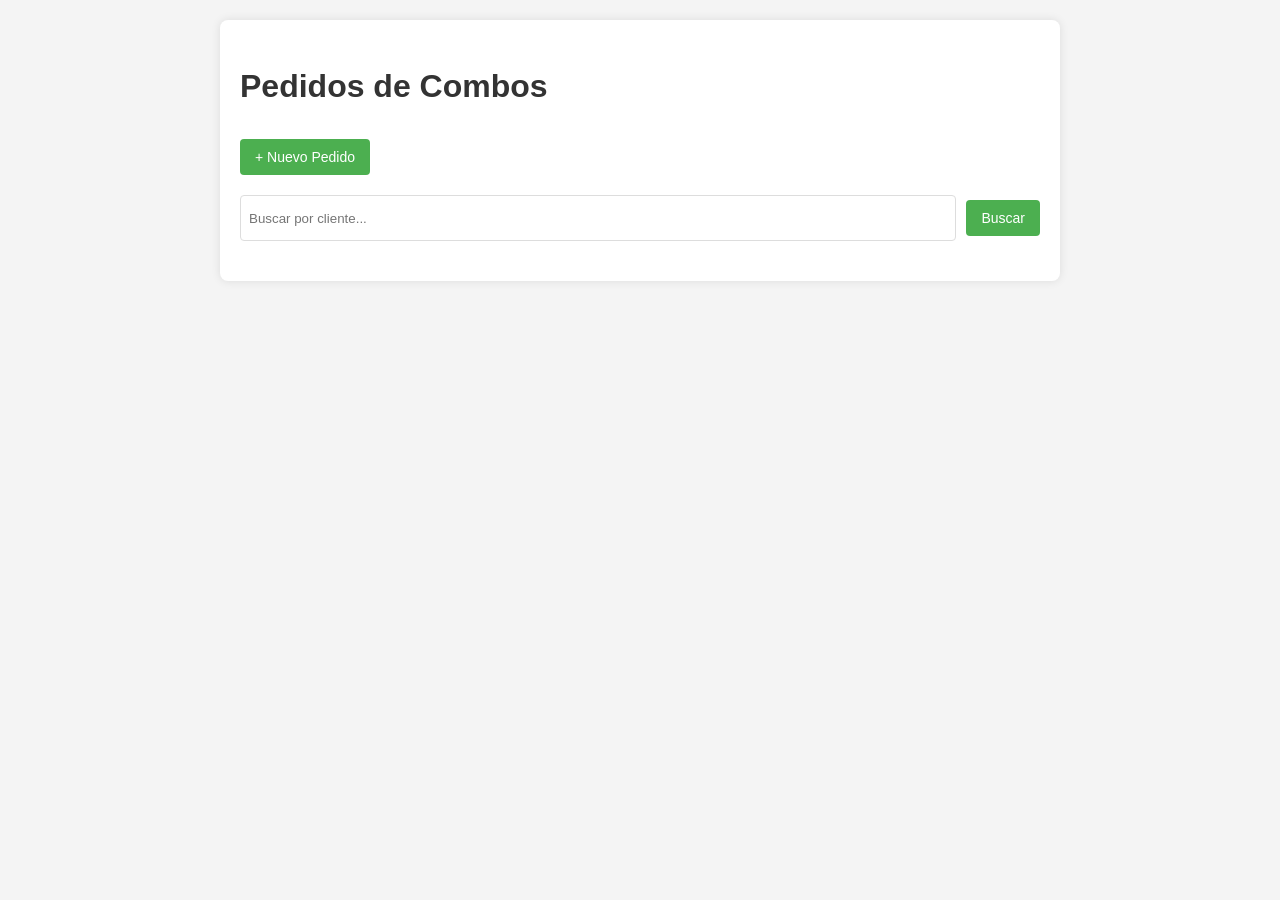
==== index.html @ f0ea32fd "Add files via upload" ====
<!DOCTYPE html>
<html lang="es">
  <head>
    <meta charset="UTF-8" />
    <meta name="viewport" content="width=device-width, initial-scale=1.0" />
    <title>Gestión de Pedidos</title>
    <link rel="stylesheet" href="css/style.css" />
  </head>
  <body>
    <div class="container">
      <h1>Pedidos de Combos</h1>
      <button id="nuevo-combo" class="btn">+ Nuevo Pedido</button>

      <div class="filtros">
        <input
          type="text"
          id="buscar-cliente"
          placeholder="Buscar por cliente..."
        />
        <button id="btn-buscar" class="btn">Buscar</button>
      </div>

      <div id="lista-combos" class="combos-list"></div>
    </div>
    <script src="js/database.js"></script>
    <script src="js/app.js"></script>
    <script src="js/combos.js"></script>
  </body>
</html>
---- css/style.css ----
/* Estilos generales */
body {
  font-family: "Segoe UI", Tahoma, Geneva, Verdana, sans-serif;
  line-height: 1.6;
  margin: 0;
  padding: 20px;
  background-color: #f4f4f4;
  color: #333;
}

.container {
  max-width: 800px;
  margin: 0 auto;
  background: #fff;
  padding: 20px;
  border-radius: 8px;
  box-shadow: 0 0 10px rgba(0, 0, 0, 0.1);
}

/* Botones */
.btn {
  display: inline-block;
  background: #4caf50;
  color: white;
  padding: 10px 15px;
  border: none;
  border-radius: 4px;
  cursor: pointer;
  text-decoration: none;
  margin: 5px 0;
  font-size: 14px;
}

.btn:hover {
  background: #45a049;
}

.btn-primary {
  background: #2196f3;
}

.btn-primary:hover {
  background: #0b7dda;
}

.btn-danger {
  background: #f44336;
}

.btn-danger:hover {
  background: #d32f2f;
}

/* Formularios */
.form-group {
  margin-bottom: 15px;
}

.form-group label {
  display: block;
  margin-bottom: 5px;
  font-weight: bold;
}

.form-group input {
  width: 100%;
  padding: 8px;
  border: 1px solid #ddd;
  border-radius: 4px;
  box-sizing: border-box;
}

/* Lista de combos */
.combos-list {
  margin-top: 20px;
}

.combo-card {
  background: #fff;
  border: 1px solid #ddd;
  border-radius: 4px;
  padding: 15px;
  margin-bottom: 10px;
  transition: transform 0.2s;
}

.combo-card:hover {
  transform: translateY(-2px);
  box-shadow: 0 4px 8px rgba(0, 0, 0, 0.1);
}

.combo-card h3 {
  margin-top: 0;
  color: #2196f3;
}

.combo-card p {
  margin: 5px 0;
}

/* Tabla de productos */
table {
  width: 100%;
  border-collapse: collapse;
  margin: 20px 0;
}

th,
td {
  padding: 12px;
  text-align: left;
  border-bottom: 1px solid #ddd;
}

th {
  background-color: #f4f4f4;
  font-weight: bold;
}

tr:hover {
  background-color: #f9f9f9;
}

/* Totales */
.totales {
  background: #f9f9f9;
  padding: 15px;
  border-radius: 4px;
  margin-top: 20px;
}

.totales p {
  margin: 5px 0;
  font-size: 16px;
}

.totales h3 {
  margin-top: 0;
}

.cliente-info {
  background: #f0f8ff;
  padding: 15px;
  border-radius: 4px;
  margin-bottom: 20px;
}

/* Productos */
.producto-container {
  margin-bottom: 20px;
  border: 1px solid #eee;
  border-radius: 4px;
  padding: 15px;
  background: #fff;
}

.producto-header {
  display: flex;
  justify-content: space-between;
  align-items: center;
  margin-bottom: 10px;
}

.producto-content {
  display: grid;
  grid-template-columns: repeat(auto-fill, minmax(150px, 1fr));
  gap: 15px;
}

.producto-item {
  margin-bottom: 10px;
}

.producto-item label {
  display: block;
  margin-bottom: 5px;
  font-size: 14px;
  font-weight: bold;
}

.producto-item input {
  width: 100%;
  padding: 8px;
  border: 1px solid #ddd;
  border-radius: 4px;
}

.producto-eliminar {
  background: #f44336;
  color: white;
  border: none;
  border-radius: 4px;
  padding: 5px 10px;
  cursor: pointer;
}

/* Filtros */
.filtros {
  display: flex;
  gap: 10px;
  margin: 15px 0;
}

.filtros input {
  flex: 1;
  padding: 8px;
  border: 1px solid #ddd;
  border-radius: 4px;
}

/* Mensajes */
.mensaje {
  padding: 10px;
  margin: 10px 0;
  border-radius: 4px;
}

.mensaje-exito {
  background: #dff0d8;
  color: #3c763d;
}

.mensaje-error {
  background: #f2dede;
  color: #a94442;
}

/* Responsivo */
@media (max-width: 768px) {
  .producto-content {
    grid-template-columns: 1fr;
  }

  .filtros {
    flex-direction: column;
  }
}
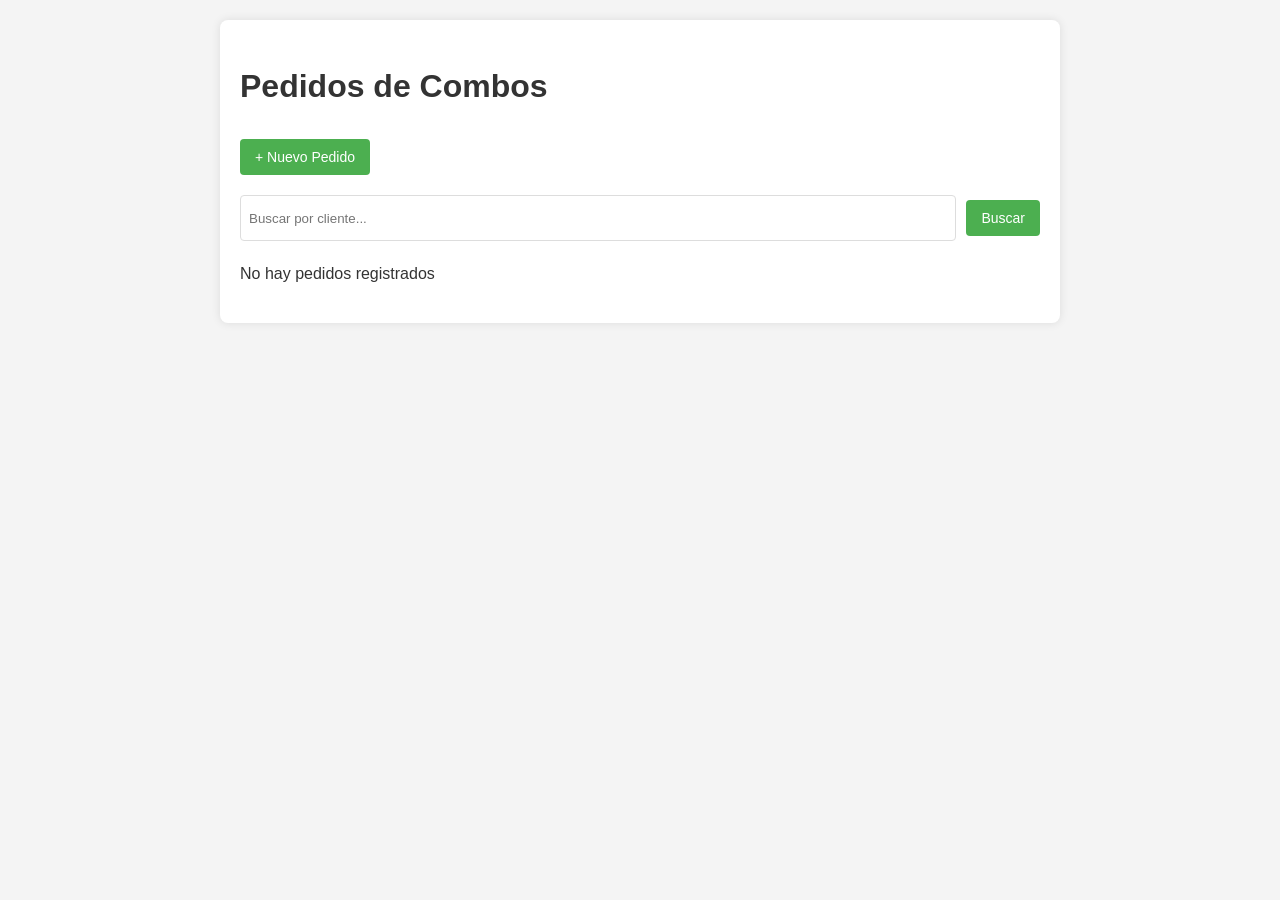
==== commit 8e83c691: "update" ====
--- a/index.html
+++ b/index.html
@@ -1,29 +1,23 @@
 <!DOCTYPE html>
 <html lang="es">
-  <head>
-    <meta charset="UTF-8" />
-    <meta name="viewport" content="width=device-width, initial-scale=1.0" />
-    <title>Gestión de Pedidos</title>
-    <link rel="stylesheet" href="css/style.css" />
-  </head>
-  <body>
-    <div class="container">
-      <h1>Pedidos de Combos</h1>
-      <button id="nuevo-combo" class="btn">+ Nuevo Pedido</button>
-
-      <div class="filtros">
-        <input
-          type="text"
-          id="buscar-cliente"
-          placeholder="Buscar por cliente..."
-        />
-        <button id="btn-buscar" class="btn">Buscar</button>
-      </div>
-
-      <div id="lista-combos" class="combos-list"></div>
+<head>
+  <meta charset="UTF-8" />
+  <meta name="viewport" content="width=device-width, initial-scale=1.0" />
+  <title>Gestión de Pedidos</title>
+  <link rel="stylesheet" href="css/style.css" />
+</head>
+<body>
+  <div class="container">
+    <h1>Pedidos de Combos</h1>
+    <button id="nuevo-combo" class="btn">+ Nuevo Pedido</button>
+    
+    <div class="filtros">
+      <input type="text" id="buscar-cliente" placeholder="Buscar por cliente...">
+      <button id="btn-buscar" class="btn">Buscar</button>
     </div>
-    <script src="js/database.js"></script>
-    <script src="js/app.js"></script>
-    <script src="js/combos.js"></script>
-  </body>
-</html>
+    
+    <div id="lista-combos" class="combos-list"></div>
+  </div>
+  <script src="js/app.js"></script>
+</body>
+</html>
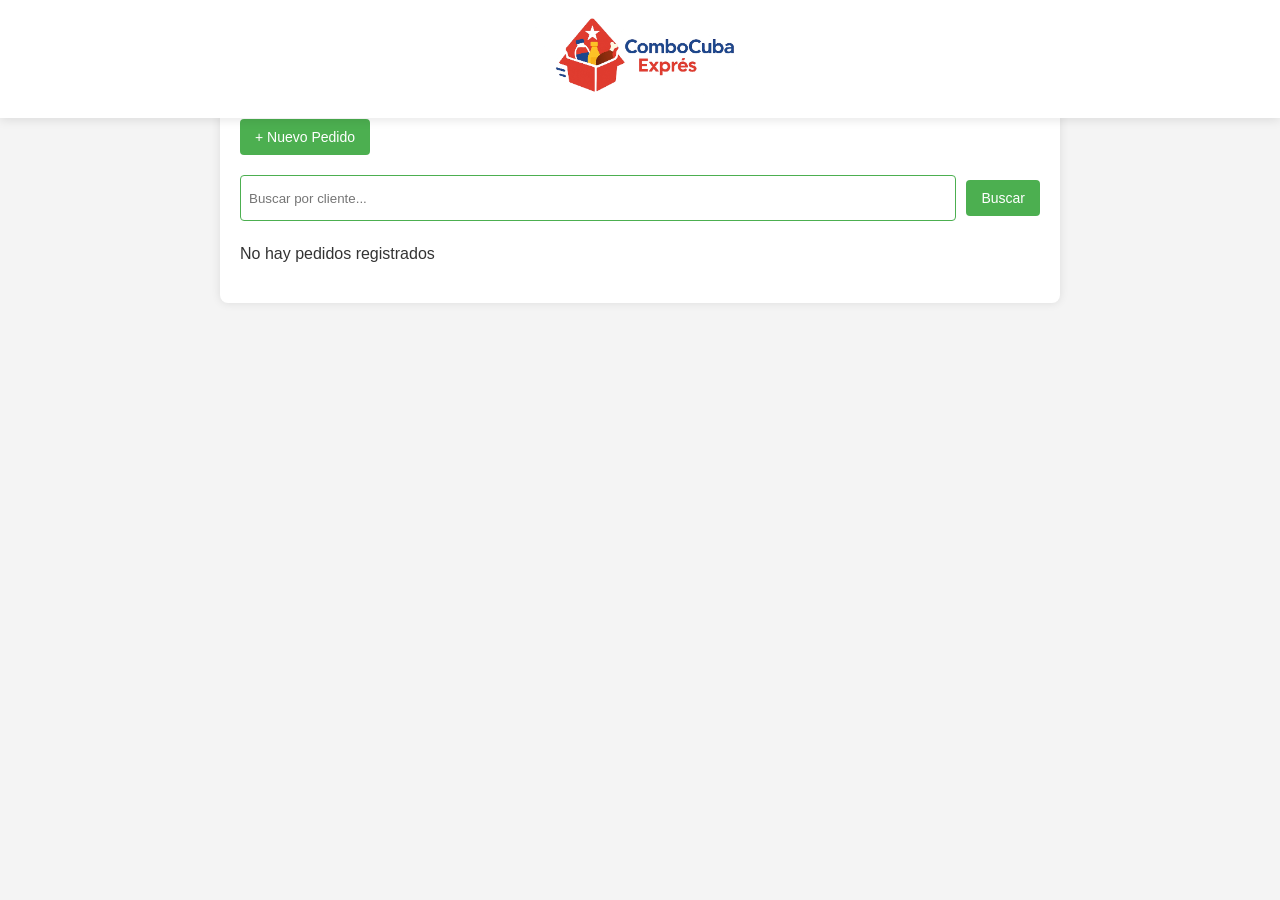
==== commit 28afc088: "update" ====
--- a/index.html
+++ b/index.html
@@ -1,23 +1,34 @@
 <!DOCTYPE html>
 <html lang="es">
-<head>
-  <meta charset="UTF-8" />
-  <meta name="viewport" content="width=device-width, initial-scale=1.0" />
-  <title>Gestión de Pedidos</title>
-  <link rel="stylesheet" href="css/style.css" />
-</head>
-<body>
-  <div class="container">
-    <h1>Pedidos de Combos</h1>
-    <button id="nuevo-combo" class="btn">+ Nuevo Pedido</button>
-    
-    <div class="filtros">
-      <input type="text" id="buscar-cliente" placeholder="Buscar por cliente...">
-      <button id="btn-buscar" class="btn">Buscar</button>
+  <head>
+    <meta charset="UTF-8" />
+    <meta name="viewport" content="width=device-width, initial-scale=1.0" />
+    <title>Gestión de Pedidos</title>
+    <link rel="stylesheet" href="css/style.css" />
+  </head>
+  <body>
+    <header class="main-header">
+      <div class="logo-container">
+        <img src="Assets/logo 3.webp" alt="ComboCuba Express" class="logo" />
+      </div>
+    </header>
+
+    <div class="container main-content">
+      <h1>Pedidos de Combos</h1>
+      <button id="nuevo-combo" class="btn">+ Nuevo Pedido</button>
+
+      <div class="filtros">
+        <input
+          type="text"
+          id="buscar-cliente"
+          placeholder="Buscar por cliente..."
+        />
+        <button id="btn-buscar" class="btn">Buscar</button>
+      </div>
+
+      <div id="lista-combos" class="combos-list"></div>
     </div>
-    
-    <div id="lista-combos" class="combos-list"></div>
-  </div>
-  <script src="js/app.js"></script>
-</body>
-</html>+    <script src="js/app.js"></script>
+    <script src="js/combos.js"></script>
+  </body>
+</html>
--- a/css/style.css
+++ b/css/style.css
@@ -3,9 +3,44 @@
   font-family: "Segoe UI", Tahoma, Geneva, Verdana, sans-serif;
   line-height: 1.6;
   margin: 0;
-  padding: 20px;
+  padding: 0;
   background-color: #f4f4f4;
   color: #333;
+}
+
+/* Header fijo */
+.main-header {
+  position: fixed;
+  top: 0;
+  left: 0;
+  right: 0;
+  background-color: #fff;
+  padding: 15px 0;
+  box-shadow: 0 2px 10px rgba(0, 0, 0, 0.1);
+  z-index: 1000;
+  text-align: center;
+}
+
+.logo-container {
+  max-width: 800px;
+  margin: 0 auto;
+  padding: 0 20px;
+}
+
+.logo {
+  max-height: 80px;
+  width: auto;
+  transition: transform 0.3s ease;
+}
+
+.logo:hover {
+  transform: scale(1.05);
+}
+
+/* Contenedor principal */
+.main-content {
+  margin-top: 110px;
+  margin-bottom: 30px;
 }
 
 .container {
@@ -29,10 +64,12 @@
   text-decoration: none;
   margin: 5px 0;
   font-size: 14px;
+  transition: all 0.3s;
 }
 
 .btn:hover {
   background: #45a049;
+  transform: translateY(-2px);
 }
 
 .btn-primary {
@@ -62,7 +99,8 @@
   font-weight: bold;
 }
 
-.form-group input {
+.form-group input,
+.form-group select {
   width: 100%;
   padding: 8px;
   border: 1px solid #ddd;
@@ -81,11 +119,11 @@
   border-radius: 4px;
   padding: 15px;
   margin-bottom: 10px;
-  transition: transform 0.2s;
+  transition: all 0.3s;
 }
 
 .combo-card:hover {
-  transform: translateY(-2px);
+  transform: translateY(-3px);
   box-shadow: 0 4px 8px rgba(0, 0, 0, 0.1);
 }
 
@@ -96,6 +134,12 @@
 
 .combo-card p {
   margin: 5px 0;
+}
+
+.acciones-combo {
+  display: flex;
+  gap: 10px;
+  margin-top: 10px;
 }
 
 /* Tabla de productos */
@@ -121,6 +165,13 @@
   background-color: #f9f9f9;
 }
 
+.table-container {
+  overflow-x: auto;
+  margin-bottom: 20px;
+  border-radius: 4px;
+  box-shadow: 0 0 5px rgba(0, 0, 0, 0.05);
+}
+
 /* Totales */
 .totales {
   background: #f9f9f9;
@@ -192,6 +243,12 @@
   border-radius: 4px;
   padding: 5px 10px;
   cursor: pointer;
+  transition: all 0.3s;
+}
+
+.producto-eliminar:hover {
+  background: #d32f2f;
+  transform: scale(1.05);
 }
 
 /* Filtros */
@@ -208,25 +265,68 @@
   border-radius: 4px;
 }
 
-/* Mensajes */
-.mensaje {
-  padding: 10px;
-  margin: 10px 0;
-  border-radius: 4px;
-}
-
-.mensaje-exito {
-  background: #dff0d8;
-  color: #3c763d;
-}
-
-.mensaje-error {
-  background: #f2dede;
-  color: #a94442;
+/* Header detalle */
+.header-detalle {
+  display: flex;
+  justify-content: space-between;
+  align-items: center;
+  margin-bottom: 20px;
+  flex-wrap: wrap;
+  gap: 15px;
+}
+
+/* Estado */
+.estado-select {
+  padding: 8px 12px;
+  border-radius: 4px;
+  border: 1px solid #ddd;
+  background-color: white;
+  font-size: 14px;
+  cursor: pointer;
+}
+
+.estado-badge {
+  padding: 4px 8px;
+  border-radius: 12px;
+  font-size: 14px;
+  font-weight: bold;
+  text-transform: capitalize;
+}
+
+.estado-pendiente {
+  background-color: #fff3cd;
+  color: #856404;
+}
+
+.estado-completado {
+  background-color: #d4edda;
+  color: #155724;
+}
+
+/* Botones */
+.botones-footer,
+.botones-edicion {
+  display: flex;
+  gap: 10px;
+  justify-content: flex-end;
+  margin-top: 20px;
+}
+
+/* Validación */
+input:invalid {
+  border-color: #f44336;
+}
+
+input:valid {
+  border-color: #4caf50;
 }
 
 /* Responsivo */
 @media (max-width: 768px) {
+  .main-content {
+    margin-top: 90px;
+  }
+
   .producto-content {
     grid-template-columns: 1fr;
   }
@@ -234,4 +334,47 @@
   .filtros {
     flex-direction: column;
   }
-}
+
+  .header-detalle {
+    flex-direction: column;
+    align-items: flex-start;
+  }
+
+  .acciones-combo {
+    width: 100%;
+    justify-content: space-between;
+    margin-top: 10px;
+  }
+
+  .logo {
+    max-height: 60px;
+  }
+
+  .botones-edicion,
+  .botones-footer {
+    flex-direction: column;
+  }
+
+  .botones-edicion .btn,
+  .botones-footer .btn {
+    width: 100%;
+  }
+}
+
+@media (max-width: 480px) {
+  .container {
+    padding: 15px;
+  }
+
+  th,
+  td {
+    padding: 8px;
+    font-size: 14px;
+  }
+
+  .estado-select,
+  .btn {
+    padding: 8px 10px;
+    font-size: 13px;
+  }
+}
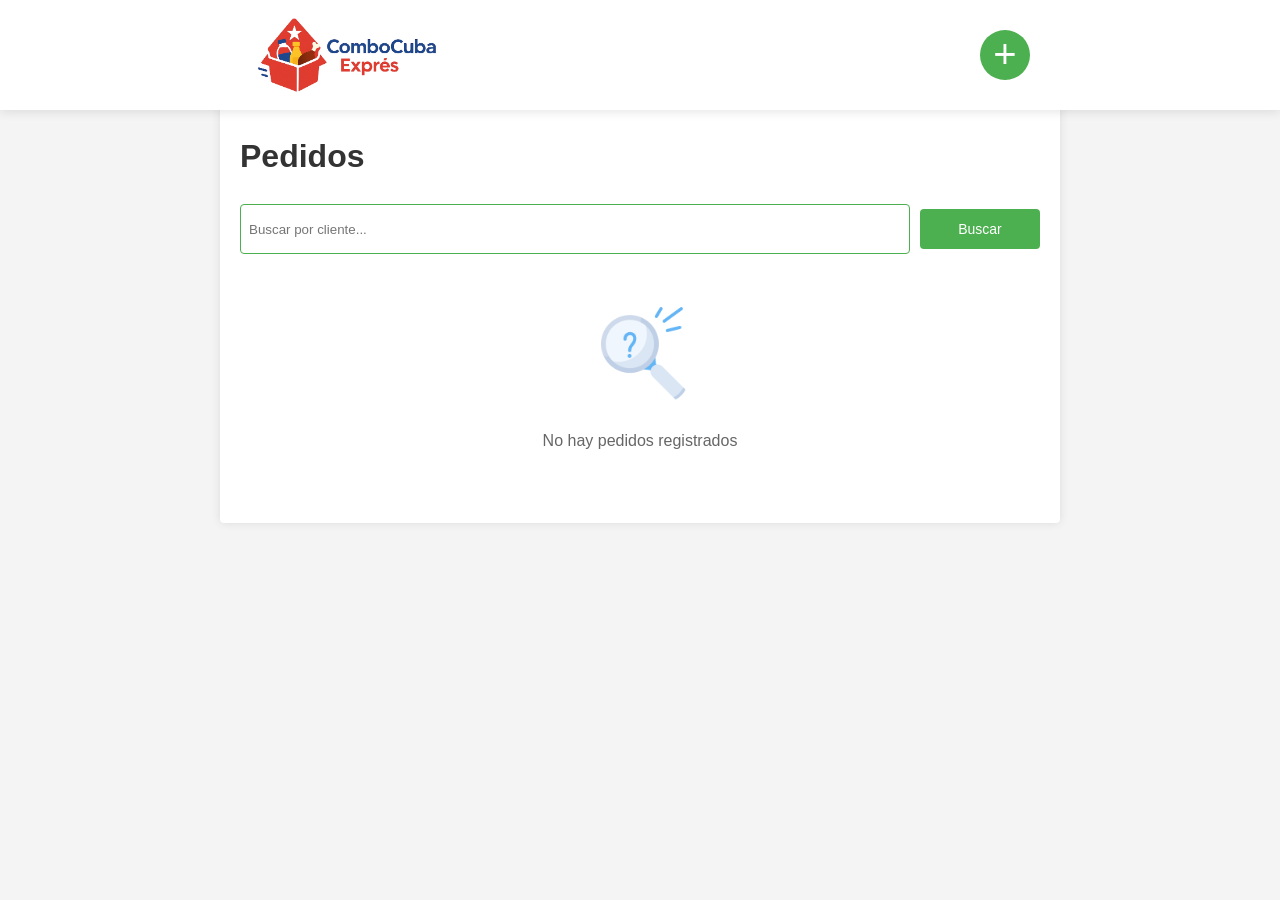
==== commit a03665cc: "update" ====
--- a/index.html
+++ b/index.html
@@ -10,12 +10,12 @@
     <header class="main-header">
       <div class="logo-container">
         <img src="Assets/logo 3.webp" alt="ComboCuba Express" class="logo" />
+        <button id="nuevo-combo" class="btn">+</button>
       </div>
     </header>
 
     <div class="container main-content">
-      <h1>Pedidos de Combos</h1>
-      <button id="nuevo-combo" class="btn">+ Nuevo Pedido</button>
+      <h1>Pedidos</h1>
 
       <div class="filtros">
         <input
--- a/css/style.css
+++ b/css/style.css
@@ -1,11 +1,31 @@
+:root {
+  --color-primary: #2196f3;
+  --color-primary-dark: #0b7dda;
+  --color-success: #4caf50;
+  --color-success-dark: #45a049;
+  --color-danger: #f44336;
+  --color-danger-dark: #d32f2f;
+  --color-warning: #ff9800;
+  --color-warning-dark: #e68a00;
+  --color-secondary: #6c757d;
+  --color-secondary-dark: #5a6268;
+  --color-text: #333;
+  --color-text-light: #666;
+  --color-bg: #f4f4f4;
+  --color-bg-light: #fff;
+  --border-radius: 4px;
+  --box-shadow: 0 2px 10px rgba(0, 0, 0, 0.1);
+  --transition: all 0.3s ease;
+}
+
 /* Estilos generales */
 body {
   font-family: "Segoe UI", Tahoma, Geneva, Verdana, sans-serif;
   line-height: 1.6;
   margin: 0;
   padding: 0;
-  background-color: #f4f4f4;
-  color: #333;
+  background-color: var(--color-bg);
+  color: var(--color-text);
 }
 
 /* Header fijo */
@@ -14,17 +34,20 @@
   top: 0;
   left: 0;
   right: 0;
-  background-color: #fff;
+  background-color: var(--color-bg-light);
   padding: 15px 0;
-  box-shadow: 0 2px 10px rgba(0, 0, 0, 0.1);
+  box-shadow: var(--box-shadow);
   z-index: 1000;
   text-align: center;
 }
 
 .logo-container {
+  display: flex;
+  justify-content: space-between;
+  align-items: center;
   max-width: 800px;
   margin: 0 auto;
-  padding: 0 20px;
+  padding: 0 20px 0 0;
 }
 
 .logo {
@@ -45,47 +68,128 @@
 
 .container {
   max-width: 800px;
-  margin: 0 auto;
-  background: #fff;
+  margin: 90px auto 0;
+  background: var(--color-bg-light);
   padding: 20px;
-  border-radius: 8px;
+  border-radius: var(--border-radius);
   box-shadow: 0 0 10px rgba(0, 0, 0, 0.1);
+}
+
+/* Notificaciones */
+.notificacion {
+  position: fixed;
+  top: 20px;
+  right: 20px;
+  padding: 12px 20px;
+  border-radius: var(--border-radius);
+  color: white;
+  z-index: 1100;
+  animation: slideIn 0.3s ease-out;
+  box-shadow: 0 3px 10px rgba(0, 0, 0, 0.2);
+}
+
+.notificacion-success {
+  background-color: var(--color-success);
+}
+
+.notificacion-error {
+  background-color: var(--color-danger);
+}
+
+@keyframes slideIn {
+  from {
+    transform: translateX(100%);
+    opacity: 0;
+  }
+  to {
+    transform: translateX(0);
+    opacity: 1;
+  }
 }
 
 /* Botones */
 .btn {
-  display: inline-block;
-  background: #4caf50;
+  display: inline-flex;
+  align-items: center;
+  justify-content: center;
+  background: var(--color-success);
   color: white;
-  padding: 10px 15px;
+  padding: 10px 20px;
   border: none;
-  border-radius: 4px;
+  border-radius: var(--border-radius);
   cursor: pointer;
   text-decoration: none;
   margin: 5px 0;
   font-size: 14px;
-  transition: all 0.3s;
+  transition: var(--transition);
+  min-width: 120px;
+  box-sizing: border-box;
+  text-align: center;
+  height: 40px;
+}
+
+.btn#nuevo-combo {
+  height: 50px;
+  width: 50px;
+  border-radius: 100%;
+  font-size: 40px;
+  display: flex;
+  align-items: center;
+  justify-content: center;
+  min-width: auto;
+  padding: 0;
 }
 
 .btn:hover {
-  background: #45a049;
+  background: var(--color-success-dark);
   transform: translateY(-2px);
 }
 
 .btn-primary {
-  background: #2196f3;
+  background: var(--color-primary);
 }
 
 .btn-primary:hover {
-  background: #0b7dda;
+  background: var(--color-primary-dark);
 }
 
 .btn-danger {
-  background: #f44336;
+  background: var(--color-danger);
 }
 
 .btn-danger:hover {
-  background: #d32f2f;
+  background: var(--color-danger-dark);
+}
+
+.btn-secondary {
+  background: var(--color-secondary);
+  color: white;
+}
+
+.btn-secondary:hover {
+  background: var(--color-secondary-dark);
+  color: white;
+}
+
+/* Botones específicos para Cancelar y Volver */
+.btn-volver,
+.btn-cancelar {
+  width: 100%;
+  max-width: 200px;
+}
+
+.btn-volver{
+  background: var(--color-primary);
+}
+.btn-cancelar{
+  background: var(--color-danger);
+}
+
+.btn-volver:hover{
+  background: var(--color-primary-dark);
+}
+.btn-cancelar:hover {
+  background: var(--color-danger-dark);
 }
 
 /* Formularios */
@@ -104,7 +208,7 @@
   width: 100%;
   padding: 8px;
   border: 1px solid #ddd;
-  border-radius: 4px;
+  border-radius: var(--border-radius);
   box-sizing: border-box;
 }
 
@@ -114,12 +218,12 @@
 }
 
 .combo-card {
-  background: #fff;
+  background: var(--color-bg-light);
   border: 1px solid #ddd;
-  border-radius: 4px;
+  border-radius: var(--border-radius);
   padding: 15px;
   margin-bottom: 10px;
-  transition: all 0.3s;
+  transition: var(--transition);
 }
 
 .combo-card:hover {
@@ -129,7 +233,7 @@
 
 .combo-card h3 {
   margin-top: 0;
-  color: #2196f3;
+  color: var(--color-primary);
 }
 
 .combo-card p {
@@ -140,6 +244,22 @@
   display: flex;
   gap: 10px;
   margin-top: 10px;
+}
+
+/* Empty state */
+.empty-state {
+  text-align: center;
+  padding: 30px 0;
+}
+
+.empty-state .empty-img {
+  max-width: 100px;
+  opacity: 0.7;
+}
+
+.empty-state p {
+  color: var(--color-text-light);
+  margin-bottom: 20px;
 }
 
 /* Tabla de productos */
@@ -157,7 +277,7 @@
 }
 
 th {
-  background-color: #f4f4f4;
+  background-color: var(--color-bg);
   font-weight: bold;
 }
 
@@ -168,15 +288,15 @@
 .table-container {
   overflow-x: auto;
   margin-bottom: 20px;
-  border-radius: 4px;
+  border-radius: var(--border-radius);
   box-shadow: 0 0 5px rgba(0, 0, 0, 0.05);
 }
 
 /* Totales */
 .totales {
-  background: #f9f9f9;
+  background: var(--color-bg);
   padding: 15px;
-  border-radius: 4px;
+  border-radius: var(--border-radius);
   margin-top: 20px;
 }
 
@@ -192,7 +312,7 @@
 .cliente-info {
   background: #f0f8ff;
   padding: 15px;
-  border-radius: 4px;
+  border-radius: var(--border-radius);
   margin-bottom: 20px;
 }
 
@@ -200,9 +320,9 @@
 .producto-container {
   margin-bottom: 20px;
   border: 1px solid #eee;
-  border-radius: 4px;
+  border-radius: var(--border-radius);
   padding: 15px;
-  background: #fff;
+  background: var(--color-bg-light);
 }
 
 .producto-header {
@@ -233,21 +353,21 @@
   width: 100%;
   padding: 8px;
   border: 1px solid #ddd;
-  border-radius: 4px;
+  border-radius: var(--border-radius);
 }
 
 .producto-eliminar {
-  background: #f44336;
+  background: var(--color-danger);
   color: white;
   border: none;
-  border-radius: 4px;
+  border-radius: var(--border-radius);
   padding: 5px 10px;
   cursor: pointer;
-  transition: all 0.3s;
+  transition: var(--transition);
 }
 
 .producto-eliminar:hover {
-  background: #d32f2f;
+  background: var(--color-danger-dark);
   transform: scale(1.05);
 }
 
@@ -262,7 +382,7 @@
   flex: 1;
   padding: 8px;
   border: 1px solid #ddd;
-  border-radius: 4px;
+  border-radius: var(--border-radius);
 }
 
 /* Header detalle */
@@ -278,7 +398,7 @@
 /* Estado */
 .estado-select {
   padding: 8px 12px;
-  border-radius: 4px;
+  border-radius: var(--border-radius);
   border: 1px solid #ddd;
   background-color: white;
   font-size: 14px;
@@ -303,22 +423,36 @@
   color: #155724;
 }
 
-/* Botones */
+/* Sección de botones en footer */
 .botones-footer,
 .botones-edicion {
   display: flex;
   gap: 10px;
   justify-content: flex-end;
   margin-top: 20px;
+  width: 100%;
+}
+
+.botones-footer .btn,
+.botones-edicion .btn {
+  flex: 1;
+  max-width: 200px;
+}
+
+/* Loading */
+.loading {
+  text-align: center;
+  padding: 20px;
+  color: var(--color-text-light);
 }
 
 /* Validación */
 input:invalid {
-  border-color: #f44336;
+  border-color: var(--color-danger);
 }
 
 input:valid {
-  border-color: #4caf50;
+  border-color: var(--color-success);
 }
 
 /* Responsivo */
@@ -350,13 +484,14 @@
     max-height: 60px;
   }
 
-  .botones-edicion,
-  .botones-footer {
+  .botones-footer,
+  .botones-edicion {
     flex-direction: column;
   }
 
-  .botones-edicion .btn,
-  .botones-footer .btn {
+  .botones-footer .btn,
+  .botones-edicion .btn {
+    max-width: 100%;
     width: 100%;
   }
 }
@@ -374,7 +509,20 @@
 
   .estado-select,
   .btn {
-    padding: 8px 10px;
+    padding: 10px;
     font-size: 13px;
   }
-}
+
+  .main-header {
+    padding: 10px 0;
+  }
+
+  .main-content {
+    margin-top: 80px;
+  }
+
+  .btn {
+    min-width: 80px;
+    height: 36px;
+  }
+}
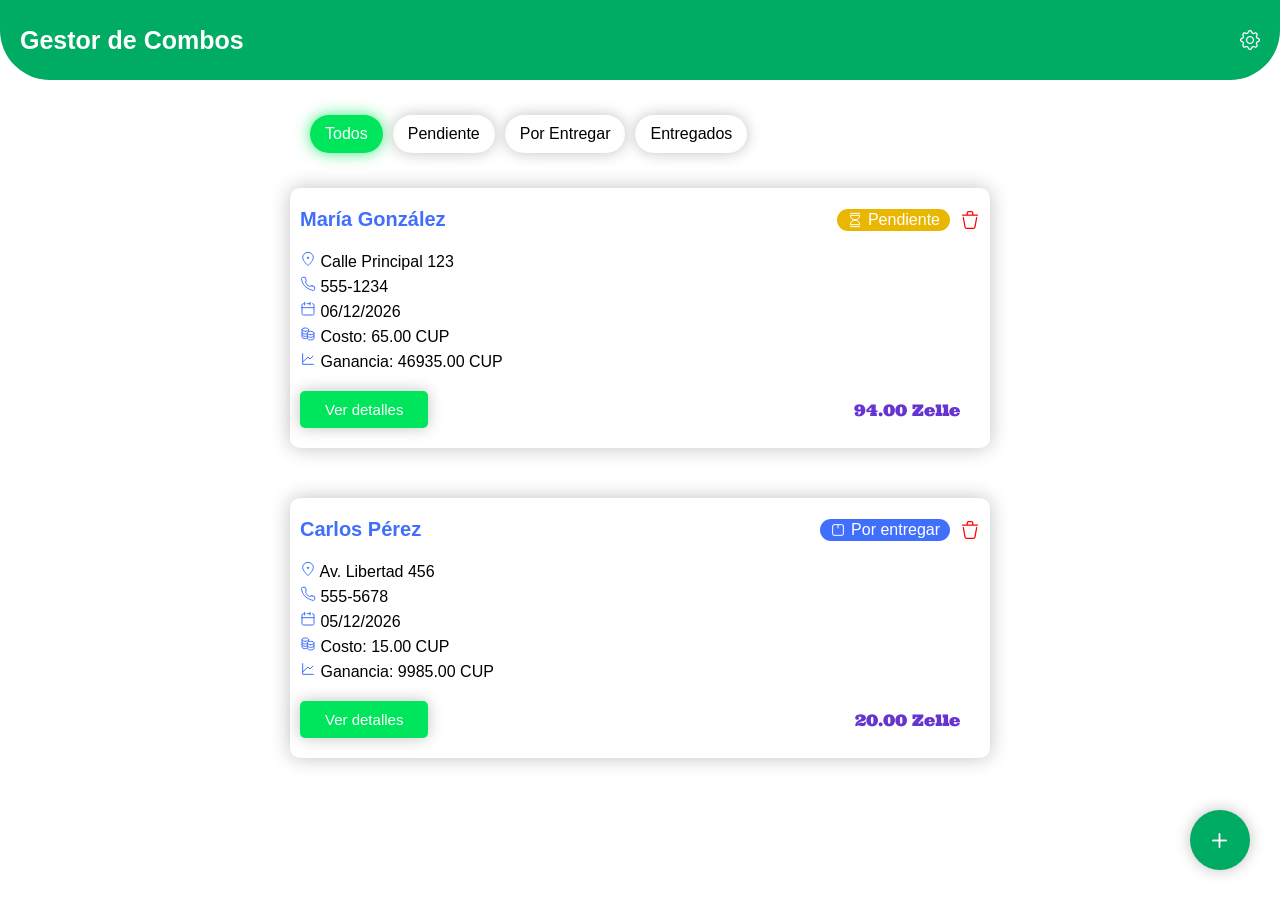
==== commit 18f55633: "Add files via upload" ====
--- a/index.html
+++ b/index.html
@@ -1,34 +1,206 @@
-<!DOCTYPE html>
+<!doctype html>
 <html lang="es">
   <head>
     <meta charset="UTF-8" />
-    <meta name="viewport" content="width=device-width, initial-scale=1.0" />
-    <title>Gestión de Pedidos</title>
-    <link rel="stylesheet" href="css/style.css" />
+    <meta
+      name="viewport"
+      content="width=device-width, initial-scale=1.0, maximum-scale=1.0, user-scalable=no, viewport-fit=cover"
+    />
+
+    <!-- PWA Meta Tags -->
+    <meta name="mobile-web-app-capable" content="yes" />
+
+    <!-- Soporte legacy para iOS -->
+    <meta name="apple-mobile-web-app-capable" content="yes" />
+    <meta
+      name="apple-mobile-web-app-status-bar-style"
+      content="black-translucent"
+    />
+    <meta name="apple-mobile-web-app-title" content="Gestor Combos" />
+
+    <!-- Configuración general -->
+    <meta name="format-detection" content="telephone=no" />
+    <meta name="theme-color" content="#00ab64" />
+
+    <!-- PWA Manifest -->
+    <link rel="manifest" href="manifest.json" />
+
+    <!-- Apple Touch Icons -->
+    <link
+      rel="apple-touch-icon"
+      sizes="180x180"
+      href="assets/icons/icon-180px.png"
+    />
+    <link
+      rel="apple-touch-icon"
+      sizes="512x512"
+      href="assets/icons/icon-512px.png"
+    />
+    <!-- ----FAVICON---- -->
+    <link
+      rel="icon"
+      type="image/png"
+      sizes="180x180"
+      href="assets/icons/icon-180px.png"
+    />
+
+    <!-- ====CSS==== -->
+    <link rel="stylesheet" href="css/main.css" />
+    <link rel="stylesheet" href="css/icons/bootstrap-icons.min.css" />
+    <link rel="stylesheet" href="css/icons/iconoir.css" />
+
+    <title>Gestor de Combos</title>
   </head>
   <body>
-    <header class="main-header">
-      <div class="logo-container">
-        <img src="Assets/logo 3.webp" alt="ComboCuba Express" class="logo" />
-        <button id="nuevo-combo" class="btn">+</button>
+    <header>
+      <h1 class="header-title">Gestor de Combos</h1>
+      <i class="bi bi-gear"></i>
+      <div class="setting-container">
+        <div class="setting-container-header">
+          <span class="setting-container-title"
+            >Establezca el valor del Zelle</span
+          >
+        </div>
+        <div class="setting-container-body">
+          <span class="input-setting-description">1 Zelle =</span>
+          <input type="number" class="setting-zelle-value" />
+          <span class="input-setting-coin">CUP</span>
+        </div>
+        <div class="setting-container-footer">
+          <button class="btn-save-zelle-value">
+            <i class="bi bi-floppy"></i>Guardar
+          </button>
+        </div>
       </div>
     </header>
-
-    <div class="container main-content">
-      <h1>Pedidos</h1>
-
-      <div class="filtros">
-        <input
-          type="text"
-          id="buscar-cliente"
-          placeholder="Buscar por cliente..."
-        />
-        <button id="btn-buscar" class="btn">Buscar</button>
-      </div>
-
-      <div id="lista-combos" class="combos-list"></div>
-    </div>
+    <main>
+      <section class="screen screen-orders-list screen-active">
+        <div class="filters-container">
+          <span class="filter filter-all filter-active">Todos</span>
+          <span class="filter filter-pending">Pendiente</span>
+          <span class="filter filter-finished">Por Entregar</span>
+          <span class="filter filter-delivery">Entregados</span>
+        </div>
+        <div class="orders-list-container">
+          <!-- ----SE GENERA DINAMICAMENTE---- -->
+        </div>
+        <div class="fab-add-order">
+          <i class="bi bi-plus"></i>
+        </div>
+      </section>
+      <section class="screen screen-add-order">
+        <div class="section-title-container">
+          <i class="icon-back iconoir-arrow-left-circle-solid"></i>
+          <h1 class="section-title">Añadir Pedido</h1>
+        </div>
+        <div class="inputs-container inputs-client-data-container">
+          <span class="title-container">Datos del cliente</span>
+          <input type="text" class="input-client-name" placeholder="Nombre" />
+          <input type="tel" class="input-client-phone" placeholder="Teléfono" />
+        </div>
+        <div class="inputs-container inputs-delivery-data-container">
+          <span class="title-container">Datos de la entrega</span>
+          <input type="text" class="input-delivery-name" placeholder="Nombre" />
+          <input
+            type="text"
+            class="input-delivery-direction"
+            placeholder="Dirección"
+          />
+          <input
+            type="tel"
+            class="input-delivery-phone"
+            placeholder="Teléfono"
+          />
+        </div>
+        <div class="inputs-container inputs-add-products-container">
+          <span class="title-container">Añadir producto</span>
+          <input
+            type="text"
+            class="input-product-name"
+            placeholder="Nombre del producto"
+          />
+          <input
+            type="number"
+            class="input-product-quanty"
+            placeholder="Cantidad"
+          />
+          <input
+            type="number"
+            class="input-product-price-cost"
+            placeholder="Precio costo"
+          />
+          <input
+            type="number"
+            class="input-product-price-sold"
+            placeholder="Precio de venta"
+          />
+          <button class="btn-add-product">Agregar producto</button>
+
+          <div class="list-products-add-container">
+            <!-- ----SE GENERA DINAMICAMENTE A MEDIDA QUE SE VAYAN AGREGANDO LOS PRODUCTOS---- -->
+          </div>
+          <div class="products-totals-prices-container">
+            <span class="products-total-price-cost">Costo Total: 0 CUP</span>
+            <span class="products-total-price-sold">Venta Total: 0 Zelle</span>
+            <span class="products-total-revenue">Ganancia Total: 0 CUP</span>
+          </div>
+        </div>
+        <button class="save-order-btn">Guardar pedido</button>
+      </section>
+      <section class="screen screen-order-details ">
+        <div class="section-title-container">
+          <i class="icon-back iconoir-arrow-left-circle-solid"></i>
+          <h1 class="section-title">Detalles del Pedido</h1>
+        </div>
+        <div class="order-client-details-container">
+          <!-- ----SE GENERA DINAMICAMENTE, MUESTRA NOMBRE, TELEFONO, DIRECCION, Y FECHA---- -->
+        </div>
+        <div class="products-details-title-container">
+          <span class="products-details-title">Productos</span>
+          <button class="btn-add-product-order">Agregar Producto</button>
+        </div>
+        <div class="list-products-details-container">
+          <!-- ----SE GENERA DINAMICAMENTE---- -->
+        </div>
+        <div class="products-totals-prices-container">
+          <span class="products-total-price-cost">Costo Total: 0 CUP</span>
+          <span class="products-total-price-sold">Venta Total: 0 Zelle</span>
+          <span class="products-total-revenue">Ganancia Total: 0 CUP</span>
+        </div>
+        <!-- ====MODAL DE EDICION==== -->
+        <div class="modal-edition-container">
+          <div class="modal-edition">
+            <div class="modal-header">
+              <span class="modal-title">Editar Producto</span>
+              <i class="iconoir-xmark"></i>
+            </div>
+            <div class="modal-body">
+              <input
+                type="text"
+                class="input-edition-product-name"
+                placeholder="Nombre del producto"
+              />
+              <input
+                type="text"
+                class="input-edition-product-cost"
+                placeholder="Precio costo"
+              />
+              <input
+                type="text"
+                class="input-edition-product-sold"
+                placeholder="Precio venta"
+              />
+            </div>
+            <div class="modal-footer">
+              <button class="btn-save-changes">Guardar Cambios</button>
+              <button class="btn-cancel-changes">Cancelar</button>
+            </div>
+          </div>
+        </div>
+      </section>
+    </main>
+
+    <!-- ====SCRIPTS==== -->
     <script src="js/app.js"></script>
-    <script src="js/combos.js"></script>
   </body>
 </html>
--- a/css/main.css
+++ b/css/main.css
@@ -0,0 +1,907 @@
+@font-face {
+  font-family: ultra;
+  src: url(/assets/fonts/Ultra-Regular.ttf);
+}
+
+* {
+  padding: 0;
+  box-sizing: border-box;
+  margin: 0;
+  scroll-behavior: smooth;
+  font-family:
+    "Lucida Sans", "Lucida Sans Regular", "Lucida Grande",
+    "Lucida Sans Unicode", Geneva, Verdana, sans-serif;
+}
+
+:root {
+  --primary-color: #00ab64;
+  --secondary-color: #00e65c;
+  --warning-color: #e9b702;
+  --success-color: #00e65c;
+  --danger-color: #f00;
+  --box-shadow-primary-color: #c1c1c1;
+  --box-shadow-secondary-color: #00e65cc2;
+}
+
+/* ======HEADER====== */
+header {
+  width: 100%;
+  height: 80px;
+  display: flex;
+  align-items: center;
+  justify-content: space-between;
+  background-color: var(--primary-color);
+  color: #fff;
+  padding: 0 20px;
+  border-radius: 0 0 50px 50px;
+}
+
+header .header-title {
+  font-size: 25px;
+}
+
+header .bi-gear {
+  width: 20px;
+  height: 20px;
+  display: flex;
+  align-items: center;
+  justify-content: center;
+  font-size: 20px;
+  cursor: pointer;
+}
+
+header .setting-container {
+  display: flex;
+  flex-direction: column;
+  align-items: center;
+  gap: 15px;
+  padding: 20px;
+  background-color: #fff;
+  color: #000;
+  box-shadow: 0 0 20px var(--box-shadow-primary-color);
+  position: fixed;
+  top: 50px;
+  right: 35px;
+  border-radius: 50px 3px 50px 50px;
+  transform: scale(0);
+  transition: all 0.3s ease-in-out;
+  z-index: 1;
+}
+
+header .setting-container .setting-container-body input {
+  width: 70px;
+  padding: 5px 10px;
+  border: 1px solid transparent;
+  outline: none;
+  background-color: #dedede;
+  border-radius: 10px;
+  box-shadow: inset 0 0 5px 3px #bebebe;
+  -webkit-appearance: none;
+  appearance: none;
+}
+
+header .setting-container .setting-container-footer .btn-save-zelle-value {
+  padding: 10px 15px;
+  border: none;
+  outline: none;
+  background-color: var(--primary-color);
+  border-radius: 10px;
+  box-shadow: 0 0 15px #bebebe;
+  color: #fff;
+  cursor: pointer;
+  margin-top: 10px;
+}
+
+header .setting-container .setting-container-footer .bi {
+  margin-right: 5px;
+}
+
+/* ======MAIN====== */
+main {
+  width: 100%;
+  height: 100%;
+  display: flex;
+  flex-direction: column;
+  align-items: center;
+}
+
+main .screen {
+  width: 100%;
+  height: 100%;
+  display: none;
+  flex-direction: column;
+  align-items: center;
+  padding-bottom: 30px;
+}
+
+main .fab-add-order {
+  position: fixed;
+  bottom: 30px;
+  right: 30px;
+  background-color: #00ab64;
+  color: #fff;
+  padding: 15px;
+  border-radius: 100px;
+  box-shadow: 0 0 15px var(--box-shadow-primary-color);
+  cursor: pointer;
+}
+
+main .fab-add-order .bi {
+  width: 30px;
+  height: 30px;
+  display: flex;
+  align-items: center;
+  justify-content: center;
+  font-size: 30px;
+}
+
+/* ====SCREEN ORDERS LIST==== */
+main .screen-orders-list {
+  padding-bottom: 100px;
+}
+
+main .screen-orders-list .filters-container {
+  width: 100%;
+  max-width: 700px;
+  padding: 10px 20px;
+  display: flex;
+  flex-wrap: wrap;
+  gap: 20px 10px;
+  margin-top: 25px;
+}
+
+main .screen-orders-list .filters-container .filter {
+  padding: 10px 15px;
+  border-radius: 50px;
+  box-shadow: 0 0 15px var(--box-shadow-primary-color);
+  cursor: pointer;
+  transition: all 0.3s ease-in-out;
+}
+
+main .screen-orders-list .filters-container .filter:hover {
+  background-color: var(--secondary-color);
+  color: #fff;
+  box-shadow: 0 0 15px var(--box-shadow-secondary-color);
+  transform: scale(1.05);
+  transition: all 0.3s ease-in-out;
+}
+
+main .screen-orders-list .filters-container .filter-active {
+  background-color: var(--secondary-color);
+  color: #fff;
+  box-shadow: 0 0 15px var(--box-shadow-secondary-color);
+  transition: all 0.3s ease-in-out;
+}
+
+main .screen-orders-list .filters-container .filter-active:hover {
+  transform: scale(1);
+  transition: all 0.3s ease-in-out;
+}
+
+main .screen-orders-list .orders-list-container {
+  width: 100%;
+  display: flex;
+  flex-direction: column;
+  gap: 25px;
+  align-items: center;
+}
+
+main .screen-orders-list .orders-list-container .order-container {
+  width: 90%;
+  max-width: 700px;
+  padding: 20px 10px;
+  margin-top: 25px;
+  display: flex;
+  flex-direction: column;
+  border-radius: 10px;
+  box-shadow: 0 0 20px var(--box-shadow-primary-color);
+}
+
+main
+  .screen-orders-list
+  .orders-list-container
+  .order-container
+  .order-container-header {
+  display: flex;
+  justify-content: space-between;
+  align-items: center;
+}
+
+main
+  .screen-orders-list
+  .orders-list-container
+  .order-container
+  .order-container-header
+  .order-title {
+  font-size: 20px;
+  font-weight: bold;
+  color: #406ffc;
+}
+
+main
+  .screen-orders-list
+  .orders-list-container
+  .order-container
+  .order-container-header
+  .tag-state {
+  display: flex;
+  align-items: center;
+  padding: 2px 10px;
+  border-radius: 50px;
+  color: #fff;
+  cursor: pointer;
+  position: relative;
+}
+
+main
+  .screen-orders-list
+  .orders-list-container
+  .order-container
+  .order-container-header
+  .tag-state
+  .tag-state-options-container {
+  width: 100%;
+  height: 0;
+  display: flex;
+  justify-content: center;
+  flex-direction: column;
+  position: absolute;
+  top: 30px;
+  left: 0;
+  gap: 3px;
+  border-radius: 10px;
+  background-color: #fff;
+  box-shadow: 0 0 15px var(--box-shadow-primary-color);
+  color: #000;
+  overflow: hidden;
+}
+
+main
+  .screen-orders-list
+  .orders-list-container
+  .order-container
+  .order-container-header
+  .tag-state
+  .tag-state-options-container
+  .state-option {
+  width: 100%;
+  padding: 10px 0 10px 10px;
+}
+
+main
+  .screen-orders-list
+  .orders-list-container
+  .order-container
+  .order-container-header
+  .tag-state
+  .tag-state-options-container
+  .state-option:hover {
+  background-color: var(--primary-color);
+  color: #fff;
+}
+
+main
+  .screen-orders-list
+  .orders-list-container
+  .order-container
+  .order-container-header
+  .tag-state
+  i {
+  margin-right: 5px;
+}
+
+main
+  .screen-orders-list
+  .orders-list-container
+  .order-container
+  .order-container-header
+  .state-pending {
+  background-color: var(--warning-color);
+}
+
+main
+  .screen-orders-list
+  .orders-list-container
+  .order-container
+  .order-container-header
+  .state-finished {
+  background-color: #406ffc;
+}
+
+main
+  .screen-orders-list
+  .orders-list-container
+  .order-container
+  .order-container-header
+  .state-delivered {
+  background-color: var(--primary-color);
+}
+
+main
+  .screen-orders-list
+  .orders-list-container
+  .order-container
+  .order-container-body {
+  display: flex;
+  flex-direction: column;
+  padding: 20px 0;
+  gap: 5px;
+}
+
+main
+  .screen-orders-list
+  .orders-list-container
+  .order-container
+  .order-container-footer {
+  display: flex;
+  justify-content: space-between;
+  align-items: center;
+}
+
+main
+  .screen-orders-list
+  .orders-list-container
+  .order-container
+  .order-container-footer
+  .btn-details {
+  padding: 10px 25px;
+  border: none;
+  border-radius: 5px;
+  box-shadow: 0 0 15px var(--box-shadow-primary-color);
+  background-color: var(--success-color);
+  color: #fff;
+  cursor: pointer;
+  font-size: 15px;
+}
+
+main
+  .screen-orders-list
+  .orders-list-container
+  .order-container
+  .order-container-footer
+  span {
+  margin-right: 20px;
+  color: #6534d1;
+  font-family: ultra;
+}
+
+/* ======SCREEN ADD ORDER====== */
+main .screen-add-order {
+  gap: 30px;
+}
+
+main .screen-add-order .section-title-container,
+main .screen-order-details .section-title-container {
+  width: 95%;
+  max-width: 700px;
+  display: flex;
+  align-items: center;
+  justify-content: center;
+  margin: 30px 0 20px 0;
+  position: relative;
+}
+
+main .screen-add-order .section-title-container .icon-back,
+main .screen-order-details .section-title-container .icon-back {
+  position: absolute;
+  left: 0;
+  top: 0;
+  font-size: 40px;
+  color: var(--primary-color);
+  cursor: pointer;
+}
+
+main .screen-add-order .inputs-container {
+  width: 95%;
+  max-width: 700px;
+  position: relative;
+  display: flex;
+  flex-direction: column;
+  justify-content: center;
+  align-items: center;
+  gap: 10px;
+  border: 2px solid #406ffc;
+  border-radius: 10px;
+  padding: 30px 10px 15px;
+  background-color: #fff;
+  box-shadow: 0 0 15px var(--box-shadow-primary-color);
+}
+
+main .screen-add-order .inputs-container .title-container {
+  border: 2px solid #406ffc;
+  border-radius: 10px;
+  padding: 3px 15px;
+  background-color: #fff;
+  position: absolute;
+  top: -15px;
+  left: 15px;
+  font-size: 18px;
+}
+
+main .screen-add-order .inputs-container input {
+  width: 80%;
+  box-shadow: 0 0 5px #c9c9c9;
+  border-radius: 5px;
+  padding: 5px 10px;
+  font-size: 16px;
+  border: 1px solid transparent;
+  outline: none;
+  -webkit-appearance: none;
+  appearance: none;
+}
+
+main .screen-add-order .inputs-container input:focus {
+  box-shadow: 0 0 8px var(--box-shadow-secondary-color);
+  border-color: var(--secondary-color);
+  outline: none;
+}
+
+main .screen-add-order .inputs-container .btn-add-product {
+  padding: 8px 15px;
+  margin-top: 10px;
+  background-color: #406ffc;
+  border: none;
+  color: #fff;
+  border-radius: 5px;
+  font-size: 15px;
+  box-shadow: 0px 0px 10px #406ffc;
+  cursor: pointer;
+  transition: all 0.2s ease-in-out;
+}
+
+main .screen-add-order .inputs-container .btn-add-product:hover {
+  box-shadow: 0px 0px 0px #406ffc;
+  transition: all 0.2s ease-in-out;
+}
+
+main
+  .screen-add-order
+  .inputs-add-products-container
+  .list-products-add-container,
+main .screen-order-details .list-products-details-container {
+  width: 100%;
+  max-width: 700px;
+  max-height: 200px;
+  display: flex;
+  flex-direction: column;
+  align-items: center;
+  gap: 10px;
+  margin-top: 30px;
+  overflow-y: auto;
+  padding: 10px 0;
+}
+
+main
+  .screen-add-order
+  .inputs-add-products-container
+  .list-products-add-container
+  .list-products-item,
+main
+  .screen-order-details
+  .list-products-details-container
+  .list-products-item {
+  width: 95%;
+  display: flex;
+  justify-content: space-between;
+  align-items: center;
+  box-shadow: 0 0 10px var(--box-shadow-primary-color);
+  border-radius: 10px;
+  padding: 5px 10px;
+}
+
+main
+  .screen-add-order
+  .inputs-add-products-container
+  .list-products-add-container
+  .list-products-item
+  .product-item-desciption,
+main
+  .screen-order-details
+  .list-products-details-container
+  .list-products-item
+  .product-item-desciption {
+  display: flex;
+  flex-direction: column;
+  padding: 5px 10px;
+  font-size: 13px;
+}
+
+main
+  .screen-add-order
+  .inputs-add-products-container
+  .list-products-add-container
+  .list-products-item
+  .product-item-desciption
+  .product-item-name,
+main
+  .screen-order-details
+  .list-products-details-container
+  .list-products-item
+  .product-item-desciption
+  .product-item-name {
+  font-size: 16px;
+  margin-bottom: 5px;
+  color: #406ffc;
+}
+
+main
+  .screen-add-order
+  .inputs-add-products-container
+  .list-products-add-container
+  .list-products-item
+  .product-item-options,
+main
+  .screen-order-details
+  .list-products-details-container
+  .list-products-item
+  .product-item-options {
+  height: 100%;
+  display: flex;
+  flex-direction: column;
+  justify-content: space-around;
+  align-items: center;
+}
+
+main
+  .screen-add-order
+  .inputs-add-products-container
+  .list-products-add-container
+  .list-products-item
+  .product-item-options
+  .iconoir-trash,
+main
+  .screen-order-details
+  .list-products-details-container
+  .list-products-item
+  .product-item-options
+  .iconoir-trash {
+  display: flex;
+  align-items: center;
+  justify-content: center;
+  font-size: 16px;
+  padding: 5px;
+  border-radius: 5px;
+  background-color: var(--danger-color);
+  color: #fff;
+  cursor: pointer;
+}
+
+main
+  .screen-add-order
+  .inputs-add-products-container
+  .list-products-add-container
+  .list-products-item
+  .product-item-options
+  .product-item-quanty,
+main
+  .screen-order-details
+  .list-products-details-container
+  .list-products-item
+  .product-item-options
+  .product-item-quanty {
+  display: flex;
+  align-items: center;
+  justify-content: center;
+  font-size: 16px;
+  border-radius: 5px;
+  background-color: #fff;
+}
+
+main
+  .screen-add-order
+  .inputs-add-products-container
+  .list-products-add-container
+  .list-products-item
+  .product-item-options
+  .product-item-quanty
+  .iconoir-minus,
+main
+  .screen-add-order
+  .inputs-add-products-container
+  .list-products-add-container
+  .list-products-item
+  .product-item-options
+  .product-item-quanty
+  .iconoir-plus,
+main
+  .screen-order-details
+  .list-products-details-container
+  .list-products-item
+  .product-item-options
+  .product-item-quanty
+  .iconoir-minus,
+main
+  .screen-order-details
+  .list-products-details-container
+  .list-products-item
+  .product-item-options
+  .product-item-quanty
+  .iconoir-plus {
+  display: flex;
+  align-items: center;
+  justify-content: center;
+  font-size: 16px;
+  padding: 3px;
+  background-color: #dedede;
+  cursor: pointer;
+}
+
+main
+  .screen-add-order
+  .inputs-add-products-container
+  .list-products-add-container
+  .list-products-item
+  .product-item-options
+  .product-item-quanty
+  .iconoir-minus,
+main
+  .screen-order-details
+  .list-products-details-container
+  .list-products-item
+  .product-item-options
+  .product-item-quanty
+  .iconoir-minus {
+  border-radius: 5px 0 0 5px;
+}
+
+main
+  .screen-add-order
+  .inputs-add-products-container
+  .list-products-add-container
+  .list-products-item
+  .product-item-options
+  .product-item-quanty
+  .iconoir-plus,
+main
+  .screen-order-details
+  .list-products-details-container
+  .list-products-item
+  .product-item-options
+  .product-item-quanty
+  .iconoir-plus {
+  border-radius: 0 5px 5px 0;
+}
+
+main
+  .screen-add-order
+  .inputs-add-products-container
+  .list-products-add-container
+  .list-products-item
+  .product-item-options
+  .product-item-quanty
+  .product-quanty,
+main
+  .screen-order-details
+  .list-products-details-container
+  .list-products-item
+  .product-item-options
+  .product-item-quanty
+  .product-quanty {
+  padding: 0 5px;
+}
+
+main
+  .screen-add-order
+  .inputs-add-products-container
+  .products-totals-prices-container {
+  display: flex;
+  flex-direction: column;
+  gap: 5px;
+  margin-top: 10px;
+}
+
+main .screen-add-order .save-order-btn {
+  padding: 8px 15px;
+  margin-top: 10px;
+  background-color: var(--success-color);
+  border: none;
+  color: #fff;
+  border-radius: 5px;
+  font-size: 15px;
+  box-shadow: 0px 0px 10px var(--box-shadow-secondary-color);
+  cursor: pointer;
+  transition: all 0.2s ease-in-out;
+}
+
+/* ====SCREEN ORDER DETAILS==== */
+main .screen-order-details .order-client-details-container {
+  width: 95%;
+  max-width: 700px;
+  display: flex;
+  flex-direction: column;
+  align-items: flex-start;
+  margin-top: 30px;
+}
+
+main .screen-order-details .products-details-title-container {
+  width: 95%;
+  max-width: 700px;
+  display: flex;
+  justify-content: space-between;
+  align-items: center;
+  font-size: 20px;
+  margin-top: 20px;
+}
+
+main
+  .screen-order-details
+  .products-details-title-container
+  .btn-add-product-order {
+  padding: 8px 10px;
+  border: none;
+  background-color: #406ffc;
+  color: #fff;
+  font-size: 16px;
+  box-shadow: 0 0 10px var(--box-shadow-primary-color);
+  border-radius: 50px;
+  cursor: pointer;
+}
+
+main .screen-order-details .list-products-details-container {
+  margin-top: 10px;
+  max-height: max-content;
+}
+
+main
+  .screen-order-details
+  .list-products-details-container
+  .list-products-item {
+  justify-content: start;
+}
+
+main
+  .screen-order-details
+  .list-products-details-container
+  .list-products-item
+  .iconoir-edit-pencil {
+  display: flex;
+  align-items: center;
+  justify-content: center;
+  padding: 8px;
+  background-color: #406ffc;
+  color: #fff;
+  border-radius: 5px;
+  font-size: 18px;
+  cursor: pointer;
+}
+
+main
+  .screen-order-details
+  .list-products-details-container
+  .list-products-item
+  .product-item-options {
+  margin-left: auto;
+  gap: 5px;
+}
+
+main .screen-order-details .products-totals-prices-container {
+  width: 95%;
+  max-width: 700px;
+  display: flex;
+  flex-direction: column;
+  align-items: flex-start;
+  gap: 5px;
+  margin-top: 15px;
+}
+
+/* ----MODAL DE EDICION---- */
+main .screen-order-details .modal-edition-container {
+  width: 100vw;
+  height: 100dvh;
+  position: fixed;
+  top: 0;
+  left: 0;
+  display: none;
+  align-items: center;
+  justify-content: center;
+  background-color: #ffffff36;
+  backdrop-filter: blur(3px);
+  scale: 0;
+  z-index: 1000;
+  transition: all 0.2s 0.3s ease-in-out;
+}
+
+main .screen-order-details .modal-edition {
+  width: 95%;
+  max-width: 500px;
+  display: flex;
+  flex-direction: column;
+  align-items: center;
+  justify-content: center;
+  background-color: #fff;
+  border-radius: 10px;
+  box-shadow: 0 0 20px var(--box-shadow-primary-color);
+  overflow-x: hidden;
+  scale: 0;
+  z-index: 1001;
+  transition: all 0.2s ease-in-out;
+}
+
+main .screen-order-details .modal-edition .modal-header {
+  width: 100%;
+  display: flex;
+  align-items: center;
+  justify-content: space-between;
+  background-color: #406ffc;
+  color: #fff;
+  padding: 10px 20px;
+  font-size: 18px;
+}
+
+main .screen-order-details .modal-edition .modal-header i {
+  display: flex;
+  align-items: center;
+  justify-content: center;
+  border-radius: 50%;
+  padding: 8px;
+  cursor: pointer;
+  font-size: 20px;
+  transition: all 0.2s ease-in-out;
+}
+
+main .screen-order-details .modal-edition .modal-header i:hover {
+  background-color: #dededea2;
+  transition: all 0.2s ease-in-out;
+}
+
+main .screen-order-details .modal-edition .modal-body {
+  width: 100%;
+  display: flex;
+  flex-direction: column;
+  align-items: flex-start;
+  padding: 15px 20px;
+  gap: 10px;
+}
+
+main .screen-order-details .modal-edition .modal-body input {
+  width: 100%;
+  padding: 5px 10px;
+  font-size: 16px;
+  border: 1px solid transparent;
+  border-radius: 5px;
+  background-color: #fff;
+  box-shadow: 0 0 5px var(--box-shadow-primary-color);
+  -webkit-appearance: none;
+  appearance: none;
+  outline: none;
+}
+
+main .screen-order-details .modal-edition .modal-body input:focus {
+  box-shadow: 0 0 8px var(--box-shadow-secondary-color);
+  border-color: var(--box-shadow-secondary-color);
+  outline: none;
+}
+
+main .screen-order-details .modal-edition .modal-footer {
+  width: 100%;
+  display: flex;
+  align-items: center;
+  justify-content: flex-end;
+  gap: 20px;
+  padding: 15px 20px;
+  background-color: #ededed;
+}
+
+main .screen-order-details .modal-edition .modal-footer button {
+  font-size: 16px;
+  padding: 10px 10px;
+  border-radius: 5px;
+  border: none;
+  cursor: pointer;
+}
+
+main .screen-order-details .modal-edition .modal-footer .btn-save-changes {
+  background-color: var(--success-color);
+  color: #fff;
+  box-shadow: 0 0 8px var(--box-shadow-secondary-color);
+}
+
+main .screen-order-details .modal-edition .modal-footer .btn-cancel-changes {
+  background-color: var(--danger-color);
+  color: #fff;
+  box-shadow: 0 0 8px var(--danger-color);
+}
+
+main .screen-active {
+  display: flex;
+}
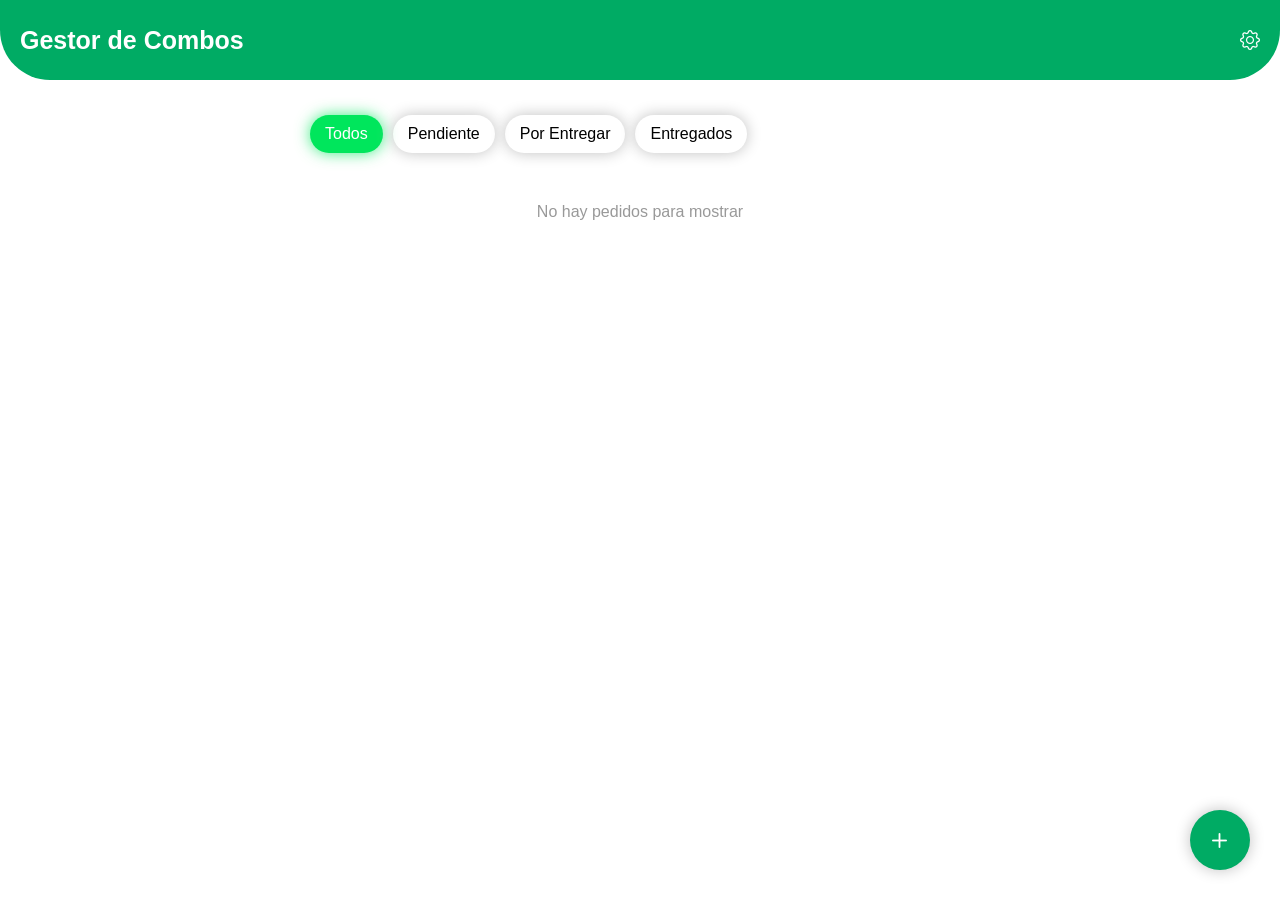
==== commit f4f427f3: "comit" ====
--- a/index.html
+++ b/index.html
@@ -9,8 +9,6 @@
 
     <!-- PWA Meta Tags -->
     <meta name="mobile-web-app-capable" content="yes" />
-
-    <!-- Soporte legacy para iOS -->
     <meta name="apple-mobile-web-app-capable" content="yes" />
     <meta
       name="apple-mobile-web-app-status-bar-style"
@@ -18,9 +16,17 @@
     />
     <meta name="apple-mobile-web-app-title" content="Gestor Combos" />
 
-    <!-- Configuración general -->
+    <!-- CRÍTICO para offline iOS -->
     <meta name="format-detection" content="telephone=no" />
     <meta name="theme-color" content="#00ab64" />
+
+    <!-- Prevenir caché agresiva de Safari -->
+    <meta
+      http-equiv="Cache-Control"
+      content="no-cache, no-store, must-revalidate"
+    />
+    <meta http-equiv="Pragma" content="no-cache" />
+    <meta http-equiv="Expires" content="0" />
 
     <!-- PWA Manifest -->
     <link rel="manifest" href="manifest.json" />
@@ -35,6 +41,22 @@
       rel="apple-touch-icon"
       sizes="512x512"
       href="assets/icons/icon-512px.png"
+    />
+    <link
+      rel="icon"
+      type="image/png"
+      sizes="180x180"
+      href="assets/icons/icon-180px.png"
+    />
+
+    <!-- Precargar recursos críticos -->
+    <link rel="preload" href="css/main.css" as="style" />
+    <link rel="preload" href="js/app.js" as="script" />
+    <link
+      rel="preload"
+      href="assets/fonts/Ultra-Regular.ttf"
+      as="font"
+      crossorigin
     />
     <!-- ----FAVICON---- -->
     <link
@@ -147,7 +169,7 @@
         </div>
         <button class="save-order-btn">Guardar pedido</button>
       </section>
-      <section class="screen screen-order-details ">
+      <section class="screen screen-order-details">
         <div class="section-title-container">
           <i class="icon-back iconoir-arrow-left-circle-solid"></i>
           <h1 class="section-title">Detalles del Pedido</h1>
